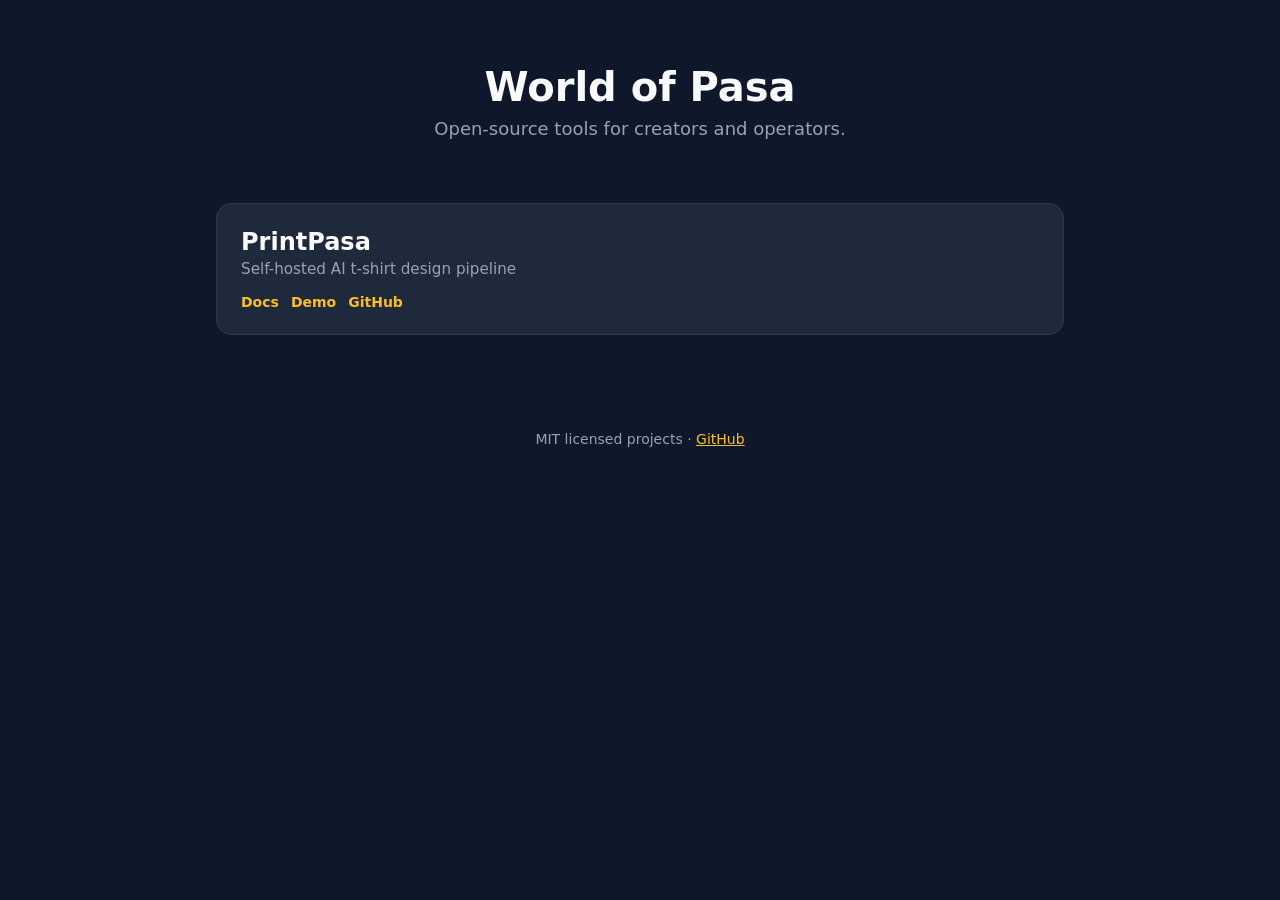
==== index.html @ ca22e016 "Initial World of Pasa org hub site Static project directory with PrintPasa links and PROJECT_TEMPLAT" ====
<!DOCTYPE html>
<html lang="en">
<head>
  <meta charset="UTF-8" />
  <meta name="viewport" content="width=device-width, initial-scale=1.0" />
  <title>World of Pasa</title>
  <link rel="stylesheet" href="assets/style.css" />
</head>
<body>
  <header class="hero">
    <h1>World of Pasa</h1>
    <p class="tagline">Open-source tools for creators and operators.</p>
  </header>
  <main>
    <section id="projects" class="projects"></section>
  </main>
  <footer>
    <p>MIT licensed projects · <a href="https://github.com/worldofpasa">GitHub</a></p>
  </footer>
  <script src="assets/main.js"></script>
</body>
</html>
---- assets/style.css ----
:root {
  --bg: #0f172a;
  --card: #1e293b;
  --text: #f8fafc;
  --muted: #94a3b8;
  --accent: #fbbf24;
}

* { box-sizing: border-box; margin: 0; padding: 0; }

body {
  font-family: system-ui, -apple-system, sans-serif;
  background: var(--bg);
  color: var(--text);
  min-height: 100vh;
}

.hero {
  text-align: center;
  padding: 4rem 1.5rem 2rem;
}

.hero h1 { font-size: 2.5rem; margin-bottom: 0.5rem; }
.tagline { color: var(--muted); font-size: 1.125rem; }

.projects {
  max-width: 56rem;
  margin: 0 auto;
  padding: 2rem 1.5rem 4rem;
  display: grid;
  gap: 1.5rem;
}

.card {
  background: var(--card);
  border-radius: 1rem;
  padding: 1.5rem;
  border: 1px solid rgba(255,255,255,0.08);
}

.card h2 { margin-bottom: 0.25rem; }
.card .tagline { font-size: 0.95rem; margin-bottom: 1rem; }
.links { display: flex; flex-wrap: wrap; gap: 0.75rem; }
.links a {
  color: var(--accent);
  text-decoration: none;
  font-weight: 600;
  font-size: 0.875rem;
}
.links a:hover { text-decoration: underline; }

footer {
  text-align: center;
  padding: 2rem;
  color: var(--muted);
  font-size: 0.875rem;
}
footer a { color: var(--accent); }
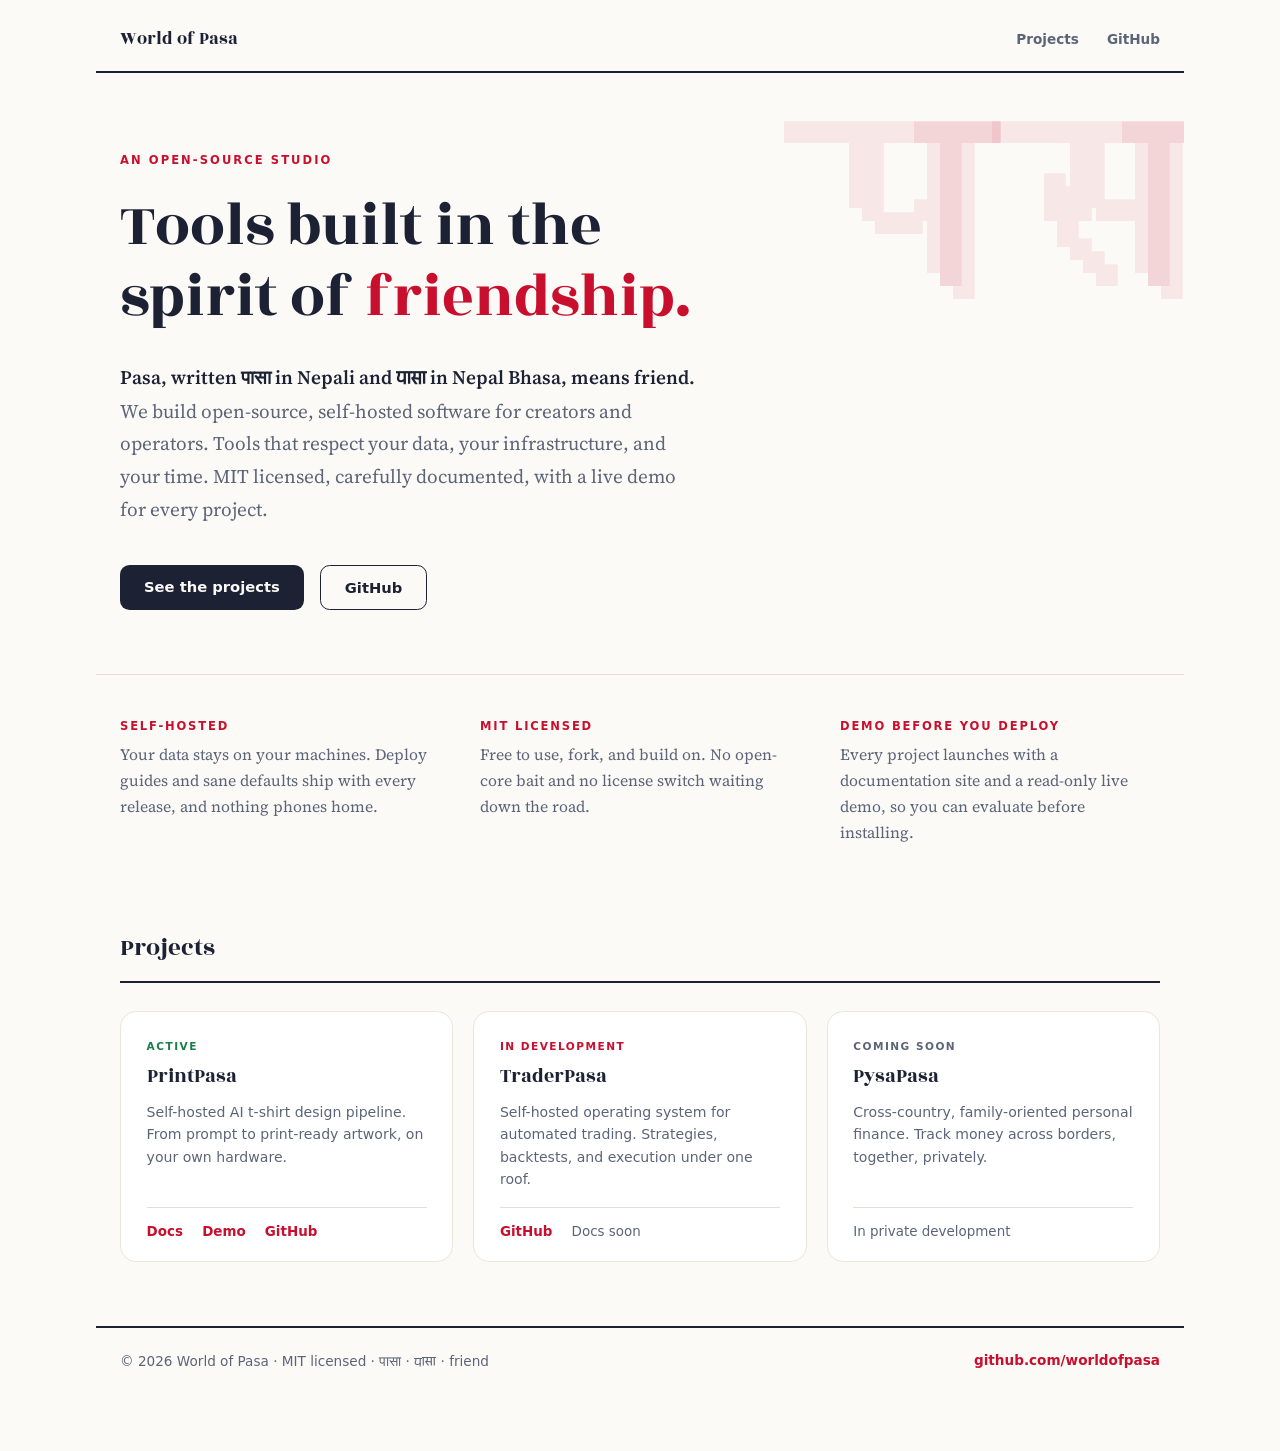
==== commit b5f6aca5: "Redesign org hub: Paper & Crimson landing page on GitHub Pages - Static server-rendered project card" ====
--- a/index.html
+++ b/index.html
@@ -3,20 +3,109 @@
 <head>
   <meta charset="UTF-8" />
   <meta name="viewport" content="width=device-width, initial-scale=1.0" />
-  <title>World of Pasa</title>
-  <link rel="stylesheet" href="assets/style.css" />
+  <title>World of Pasa · Open-source, self-hosted tools</title>
+  <meta name="description" content="World of Pasa builds open-source, self-hosted software for creators and operators. Pasa (पासा · 𑐥𑐵𑐳𑐵) means friend in Nepal Bhasa. MIT licensed, documented, with live demos." />
+
+  <!-- TODO: switch canonical + og URLs to https://worldofpasa.com once the custom domain is set on GitHub Pages -->
+  <link rel="canonical" href="https://worldofpasa.github.io/" />
+  <meta property="og:type" content="website" />
+  <meta property="og:site_name" content="World of Pasa" />
+  <meta property="og:title" content="World of Pasa · Open-source, self-hosted tools" />
+  <meta property="og:description" content="Open-source, self-hosted software for creators and operators. Pasa means friend in Nepal Bhasa. MIT licensed, documented, with live demos." />
+  <meta property="og:url" content="https://worldofpasa.github.io/" />
+  <meta property="og:image" content="https://worldofpasa.github.io/assets/og.png" />
+  <meta property="og:image:width" content="1200" />
+  <meta property="og:image:height" content="630" />
+  <meta name="twitter:card" content="summary_large_image" />
+  <meta name="twitter:title" content="World of Pasa · Open-source, self-hosted tools" />
+  <meta name="twitter:description" content="Open-source, self-hosted software for creators and operators. MIT licensed, documented, with live demos." />
+  <meta name="twitter:image" content="https://worldofpasa.github.io/assets/og.png" />
+
+  <link rel="icon" href="/favicon.svg" type="image/svg+xml" />
+  <link rel="icon" href="/favicon.png" type="image/png" sizes="32x32" />
+  <link rel="apple-touch-icon" href="/apple-touch-icon.png" />
+
+  <link rel="preconnect" href="https://fonts.googleapis.com" />
+  <link rel="preconnect" href="https://fonts.gstatic.com" crossorigin />
+  <link href="https://fonts.googleapis.com/css2?family=Rozha+One&family=Source+Serif+4:opsz,wght@8..60,400;8..60,600&family=Noto+Sans+Newa&display=swap" rel="stylesheet" />
+
+  <link rel="stylesheet" href="/assets/style.css" />
 </head>
 <body>
-  <header class="hero">
-    <h1>World of Pasa</h1>
-    <p class="tagline">Open-source tools for creators and operators.</p>
+  <header class="mast">
+    <span class="mark">World of Pasa</span>
+    <nav>
+      <a href="#projects">Projects</a>
+      <a href="https://github.com/worldofpasa">GitHub</a>
+    </nav>
   </header>
+
   <main>
-    <section id="projects" class="projects"></section>
+    <section class="hero">
+      <span class="ghost" aria-hidden="true">𑐥𑐵𑐳𑐵</span>
+      <p class="eyebrow">An open-source studio</p>
+      <h1>Tools built in the spirit of <em>friendship.</em></h1>
+      <p class="lede"><strong>Pasa, written पासा in Nepali and <span class="newa">𑐥𑐵𑐳𑐵</span> in Nepal Bhasa, means friend.</strong> We build open-source, self-hosted software for creators and operators. Tools that respect your data, your infrastructure, and your time. MIT licensed, carefully documented, with a live demo for every project.</p>
+      <div class="cta">
+        <a class="btn primary" href="#projects">See the projects</a>
+        <a class="btn ghost-btn" href="https://github.com/worldofpasa">GitHub</a>
+      </div>
+    </section>
+
+    <section class="values">
+      <div>
+        <h3>Self-hosted</h3>
+        <p>Your data stays on your machines. Deploy guides and sane defaults ship with every release, and nothing phones home.</p>
+      </div>
+      <div>
+        <h3>MIT licensed</h3>
+        <p>Free to use, fork, and build on. No open-core bait and no license switch waiting down the road.</p>
+      </div>
+      <div>
+        <h3>Demo before you deploy</h3>
+        <p>Every project launches with a documentation site and a read-only live demo, so you can evaluate before installing.</p>
+      </div>
+    </section>
+
+    <section class="sect" id="projects">
+      <h2>Projects</h2>
+      <div class="grid">
+        <!-- projects:start — generated from projects.json by scripts/render-projects.mjs; do not edit by hand -->
+        <article class="card">
+          <span class="status live">Active</span>
+          <h3>PrintPasa</h3>
+          <p>Self-hosted AI t-shirt design pipeline. From prompt to print-ready artwork, on your own hardware.</p>
+          <div class="links">
+            <a href="https://printpasa-docs.pages.dev">Docs</a>
+            <a href="https://printpasa-demo.pages.dev">Demo</a>
+            <a href="https://github.com/worldofpasa/printpasa">GitHub</a>
+          </div>
+        </article>
+        <article class="card">
+          <span class="status early">In development</span>
+          <h3>TraderPasa</h3>
+          <p>Self-hosted operating system for automated trading. Strategies, backtests, and execution under one roof.</p>
+          <div class="links">
+            <a href="https://github.com/worldofpasa/traderpasa">GitHub</a>
+            <span class="off">Docs soon</span>
+          </div>
+        </article>
+        <article class="card">
+          <span class="status soon">Coming soon</span>
+          <h3>PysaPasa</h3>
+          <p>Cross-country, family-oriented personal finance. Track money across borders, together, privately.</p>
+          <div class="links">
+            <span class="off">In private development</span>
+          </div>
+        </article>
+        <!-- projects:end -->
+      </div>
+    </section>
   </main>
+
   <footer>
-    <p>MIT licensed projects · <a href="https://github.com/worldofpasa">GitHub</a></p>
+    <span>© 2026 World of Pasa · MIT licensed · पासा · <span class="newa">𑐥𑐵𑐳𑐵</span> · friend</span>
+    <span><a href="https://github.com/worldofpasa">github.com/worldofpasa</a></span>
   </footer>
-  <script src="assets/main.js"></script>
 </body>
 </html>
--- a/assets/style.css
+++ b/assets/style.css
@@ -1,58 +1,186 @@
 :root {
-  --bg: #0f172a;
-  --card: #1e293b;
-  --text: #f8fafc;
-  --muted: #94a3b8;
-  --accent: #fbbf24;
+  --bg: #fbfaf7;
+  --ink: #1c2233;
+  --muted: #5c6478;
+  --accent: #c8102e;
+  --line: #e2dfd6;
+  --card: #ffffff;
+  --card-line: #e9e6dd;
 }
 
 * { box-sizing: border-box; margin: 0; padding: 0; }
 
 body {
-  font-family: system-ui, -apple-system, sans-serif;
   background: var(--bg);
-  color: var(--text);
+  color: var(--ink);
+  font-family: "Source Serif 4", "Iowan Old Style", Charter, Georgia, serif;
   min-height: 100vh;
 }
 
-.hero {
-  text-align: center;
-  padding: 4rem 1.5rem 2rem;
+.newa { font-family: "Noto Sans Newa", serif; }
+
+::selection { background: var(--accent); color: var(--bg); }
+
+a:focus-visible, button:focus-visible {
+  outline: 2px solid var(--accent);
+  outline-offset: 3px;
 }
 
-.hero h1 { font-size: 2.5rem; margin-bottom: 0.5rem; }
-.tagline { color: var(--muted); font-size: 1.125rem; }
-
-.projects {
-  max-width: 56rem;
+.mast, .hero, .values, .sect, footer {
+  max-width: 68rem;
   margin: 0 auto;
-  padding: 2rem 1.5rem 4rem;
-  display: grid;
-  gap: 1.5rem;
+  padding-left: 1.5rem;
+  padding-right: 1.5rem;
 }
 
+.mast {
+  display: flex;
+  align-items: baseline;
+  justify-content: space-between;
+  padding-top: 1.6rem;
+  padding-bottom: 1.2rem;
+  border-bottom: 2px solid var(--ink);
+}
+.mark { font-size: 1.15rem; font-weight: 400; font-family: "Rozha One", "Iowan Old Style", Georgia, serif; }
+.mast nav { display: flex; gap: 1.75rem; font-family: system-ui, sans-serif; font-size: 0.85rem; }
+.mast a { color: var(--muted); text-decoration: none; font-weight: 600; }
+.mast a:hover { color: var(--accent); }
+
+.hero { position: relative; padding-top: 5rem; padding-bottom: 4rem; overflow: hidden; }
+.ghost {
+  position: absolute;
+  right: -1rem;
+  top: 0.5rem;
+  font-size: clamp(7rem, 19vw, 13rem);
+  line-height: 1.15;
+  color: rgba(200, 16, 46, 0.08);
+  user-select: none;
+  pointer-events: none;
+  font-weight: 700;
+}
+.eyebrow {
+  font-family: system-ui, sans-serif;
+  font-size: 0.72rem;
+  font-weight: 700;
+  letter-spacing: 0.18em;
+  text-transform: uppercase;
+  color: var(--accent);
+  margin-bottom: 1.5rem;
+}
+h1 {
+  margin-bottom: 1.75rem;
+  font-size: clamp(2.4rem, 5.6vw, 3.9rem);
+  line-height: 1.14;
+  font-family: "Rozha One", "Iowan Old Style", Georgia, serif;
+  font-weight: 400;
+  max-width: 17ch;
+  text-wrap: balance;
+}
+h1 em { font-style: normal; color: var(--accent); }
+.lede { max-width: 58ch; font-size: 1.2rem; line-height: 1.7; color: var(--muted); margin-bottom: 2.5rem; }
+.lede strong { color: var(--ink); font-weight: 600; }
+
+.cta { display: flex; gap: 1rem; flex-wrap: wrap; font-family: system-ui, sans-serif; }
+.btn { padding: 0.8rem 1.5rem; font-weight: 700; font-size: 0.92rem; text-decoration: none; border-radius: 0.6rem; }
+.btn.primary { background: var(--ink); color: var(--bg); }
+.btn.primary:hover { background: var(--accent); }
+.btn.ghost-btn { color: var(--ink); border: 1px solid var(--ink); }
+.btn.ghost-btn:hover { color: var(--accent); border-color: var(--accent); }
+
+.values {
+  display: grid;
+  grid-template-columns: repeat(3, 1fr);
+  gap: 2.5rem;
+  padding-top: 2.75rem;
+  padding-bottom: 2.75rem;
+  border-top: 1px solid var(--line);
+}
+.values h3 {
+  margin-bottom: 0.6rem;
+  font-family: system-ui, sans-serif;
+  font-size: 0.72rem;
+  font-weight: 700;
+  letter-spacing: 0.16em;
+  text-transform: uppercase;
+  color: var(--accent);
+}
+.values p { font-size: 0.98rem; line-height: 1.65; color: var(--muted); }
+
+.sect { padding-top: 1rem; padding-bottom: 4rem; }
+.sect > h2 {
+  font-size: 1.55rem;
+  font-weight: 400;
+  font-family: "Rozha One", "Iowan Old Style", Georgia, serif;
+  margin: 1.5rem 0 1.75rem;
+  padding-bottom: 1rem;
+  border-bottom: 2px solid var(--ink);
+}
+
+.grid { display: grid; grid-template-columns: repeat(3, 1fr); gap: 1.25rem; }
 .card {
   background: var(--card);
+  border: 1px solid var(--card-line);
   border-radius: 1rem;
-  padding: 1.5rem;
-  border: 1px solid rgba(255,255,255,0.08);
+  padding: 1.75rem 1.6rem 1.4rem;
+  display: flex;
+  flex-direction: column;
+  gap: 0.65rem;
+  transition: border-color 0.15s ease;
+}
+.card:hover { border-color: var(--accent); }
+.status {
+  font-family: system-ui, sans-serif;
+  font-size: 0.66rem;
+  font-weight: 700;
+  letter-spacing: 0.14em;
+  text-transform: uppercase;
+}
+.status.live { color: #1a7f4b; }
+.status.early { color: var(--accent); }
+.status.soon { color: var(--muted); }
+.card h3 { font-size: 1.25rem; font-weight: 400; font-family: "Rozha One", "Iowan Old Style", Georgia, serif; }
+.card p { font-family: system-ui, sans-serif; font-size: 0.88rem; line-height: 1.6; color: var(--muted); flex: 1; }
+.links {
+  display: flex;
+  gap: 1.2rem;
+  padding-top: 1rem;
+  margin-top: 0.35rem;
+  border-top: 1px solid var(--line);
+  font-family: system-ui, sans-serif;
+}
+.links a { color: var(--accent); font-size: 0.84rem; font-weight: 700; text-decoration: none; }
+.links a:hover { text-decoration: underline; }
+.links .off { color: var(--muted); font-size: 0.84rem; }
+
+footer {
+  border-top: 2px solid var(--ink);
+  padding-top: 1.5rem;
+  padding-bottom: 5rem;
+  font-family: system-ui, sans-serif;
+  font-size: 0.85rem;
+  color: var(--muted);
+  display: flex;
+  justify-content: space-between;
+  flex-wrap: wrap;
+  gap: 1rem;
+}
+footer a { color: var(--accent); text-decoration: none; font-weight: 600; }
+
+.notfound { padding-top: 6rem; padding-bottom: 6rem; }
+.notfound .code {
+  font-family: system-ui, sans-serif;
+  font-size: 0.72rem;
+  font-weight: 700;
+  letter-spacing: 0.18em;
+  text-transform: uppercase;
+  color: var(--accent);
+  display: block;
+  margin-bottom: 1.5rem;
 }
 
-.card h2 { margin-bottom: 0.25rem; }
-.card .tagline { font-size: 0.95rem; margin-bottom: 1rem; }
-.links { display: flex; flex-wrap: wrap; gap: 0.75rem; }
-.links a {
-  color: var(--accent);
-  text-decoration: none;
-  font-weight: 600;
-  font-size: 0.875rem;
+@media (max-width: 860px) { .grid { grid-template-columns: 1fr 1fr; } }
+@media (max-width: 640px) {
+  .grid { grid-template-columns: 1fr; }
+  .values { grid-template-columns: 1fr; gap: 1.5rem; }
+  .hero { padding-top: 3rem; }
 }
-.links a:hover { text-decoration: underline; }
-
-footer {
-  text-align: center;
-  padding: 2rem;
-  color: var(--muted);
-  font-size: 0.875rem;
-}
-footer a { color: var(--accent); }
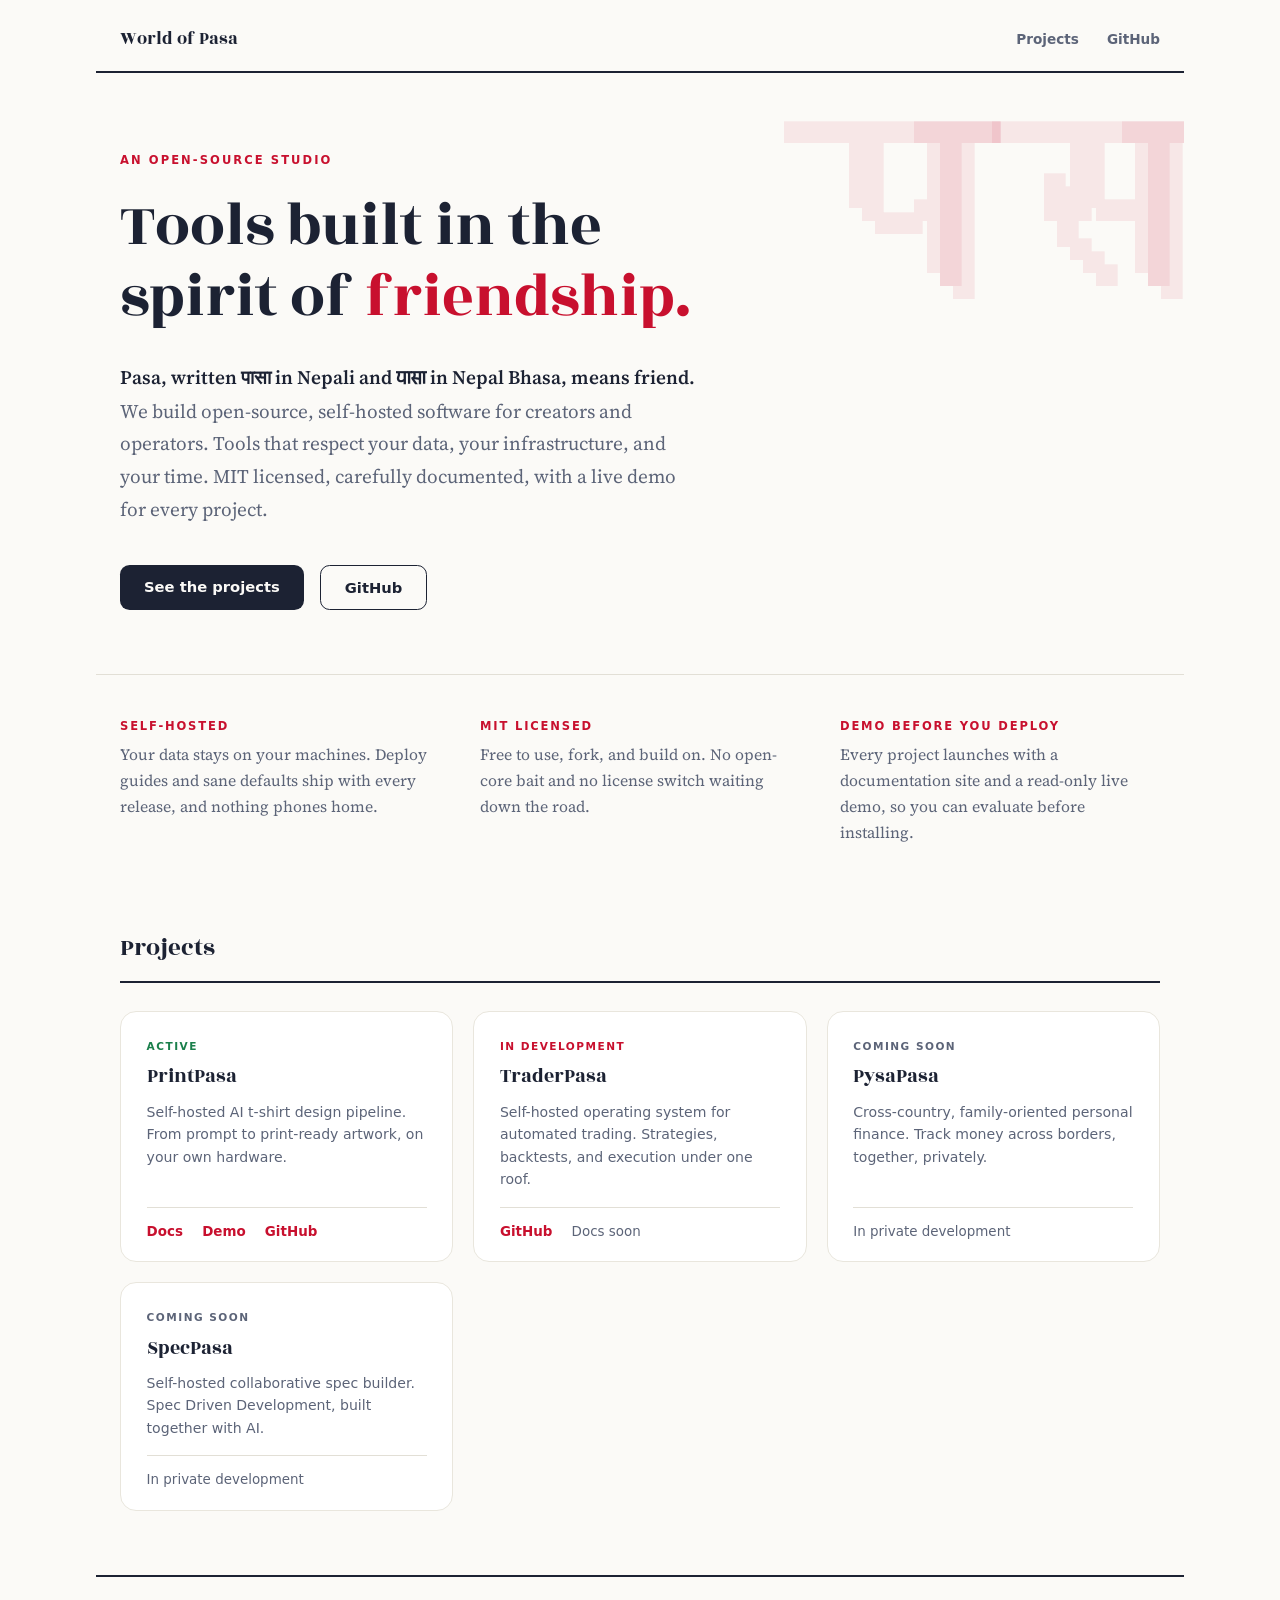
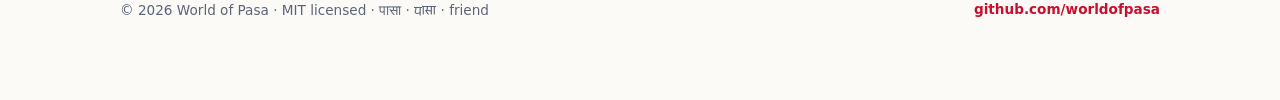
==== commit 1271e730: "Add sync-projects script and SpecPasa card New scripts/sync-projects.mjs merges the org's repo list " ====
--- a/index.html
+++ b/index.html
@@ -98,6 +98,14 @@
             <span class="off">In private development</span>
           </div>
         </article>
+        <article class="card">
+          <span class="status soon">Coming soon</span>
+          <h3>SpecPasa</h3>
+          <p>Self-hosted collaborative spec builder. Spec Driven Development, built together with AI.</p>
+          <div class="links">
+            <span class="off">In private development</span>
+          </div>
+        </article>
         <!-- projects:end -->
       </div>
     </section>
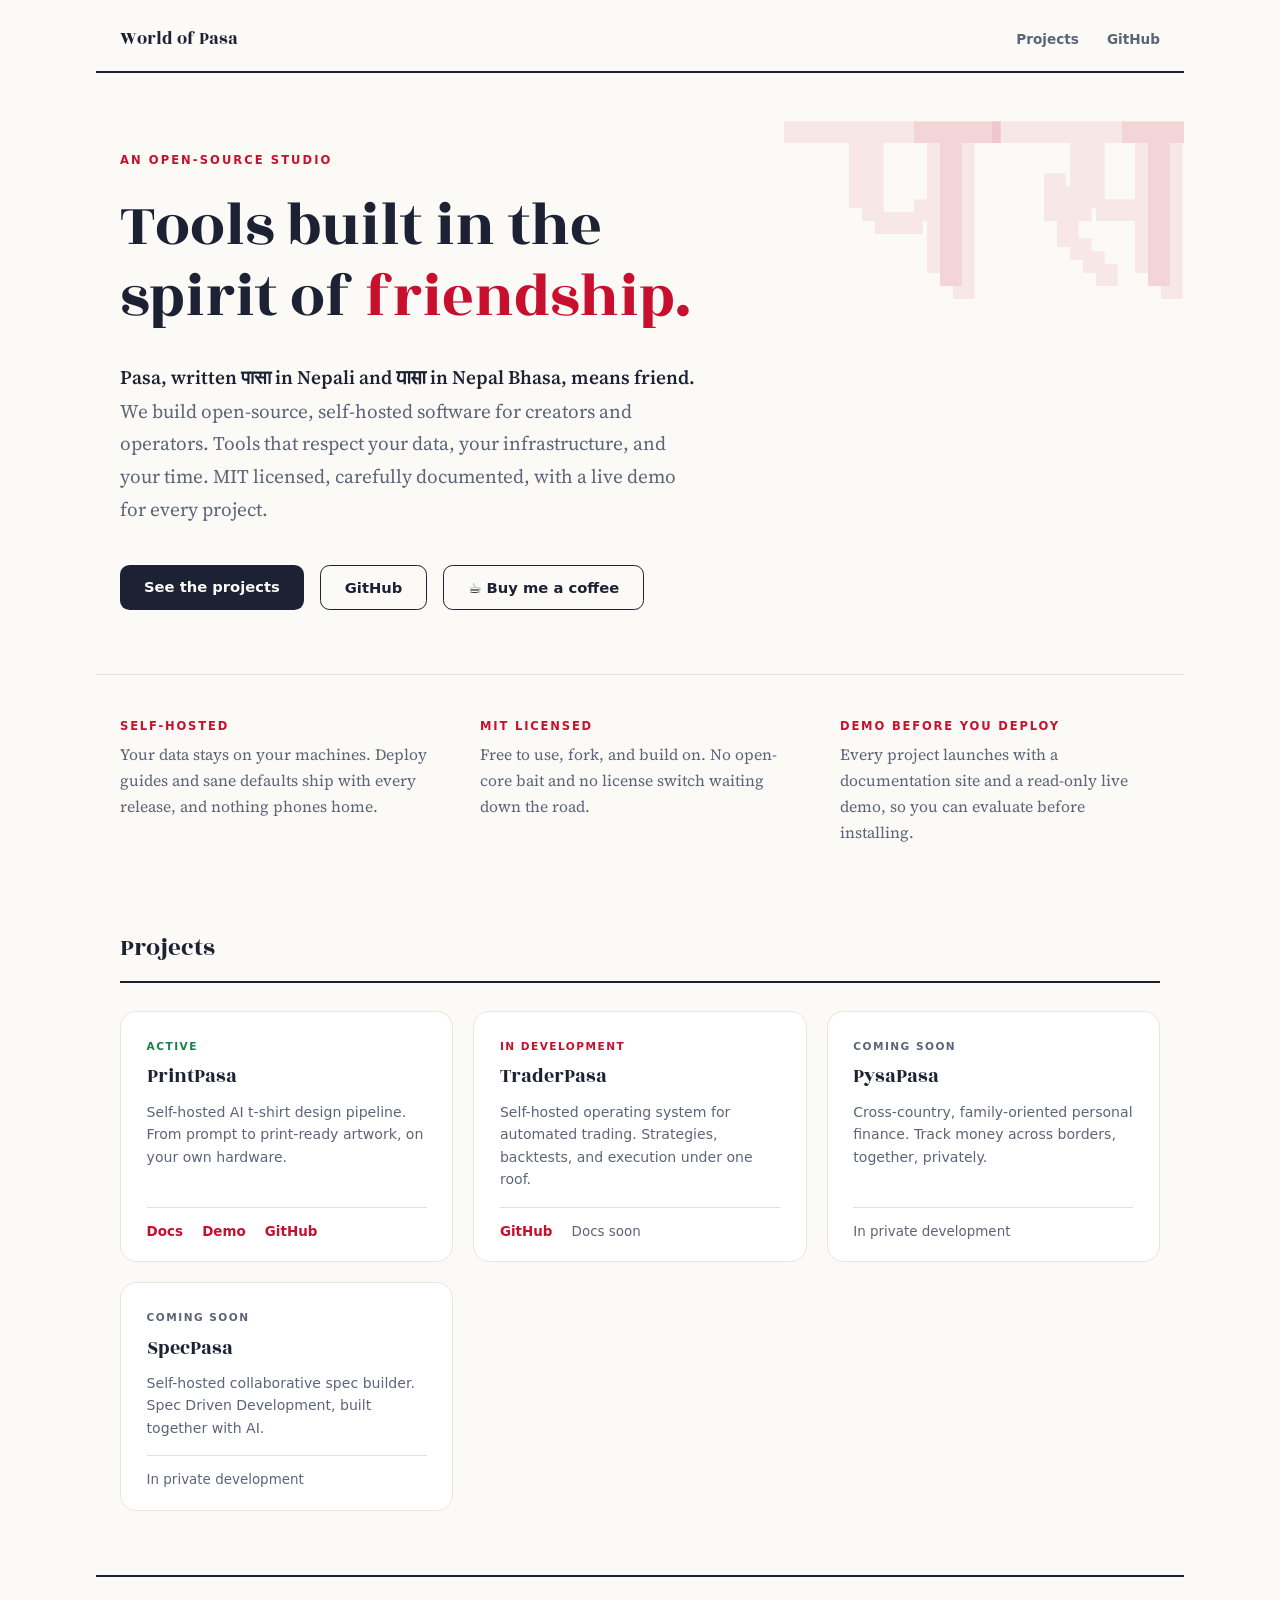
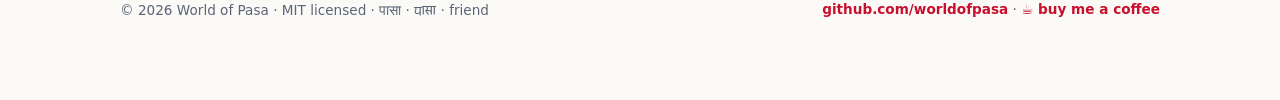
==== commit 13be4455: "Add Buy Me a Coffee button to hero and footer Co-Authored-By: Claude Fable 5 <noreply@anthropic.com>" ====
--- a/index.html
+++ b/index.html
@@ -49,6 +49,7 @@
       <div class="cta">
         <a class="btn primary" href="#projects">See the projects</a>
         <a class="btn ghost-btn" href="https://github.com/worldofpasa">GitHub</a>
+        <a class="btn ghost-btn" href="https://buymeacoffee.com/worldofpasa">☕ Buy me a coffee</a>
       </div>
     </section>
 
@@ -113,7 +114,7 @@
 
   <footer>
     <span>© 2026 World of Pasa · MIT licensed · पासा · <span class="newa">𑐥𑐵𑐳𑐵</span> · friend</span>
-    <span><a href="https://github.com/worldofpasa">github.com/worldofpasa</a></span>
+    <span><a href="https://github.com/worldofpasa">github.com/worldofpasa</a> · <a href="https://buymeacoffee.com/worldofpasa">☕ buy me a coffee</a></span>
   </footer>
 </body>
 </html>
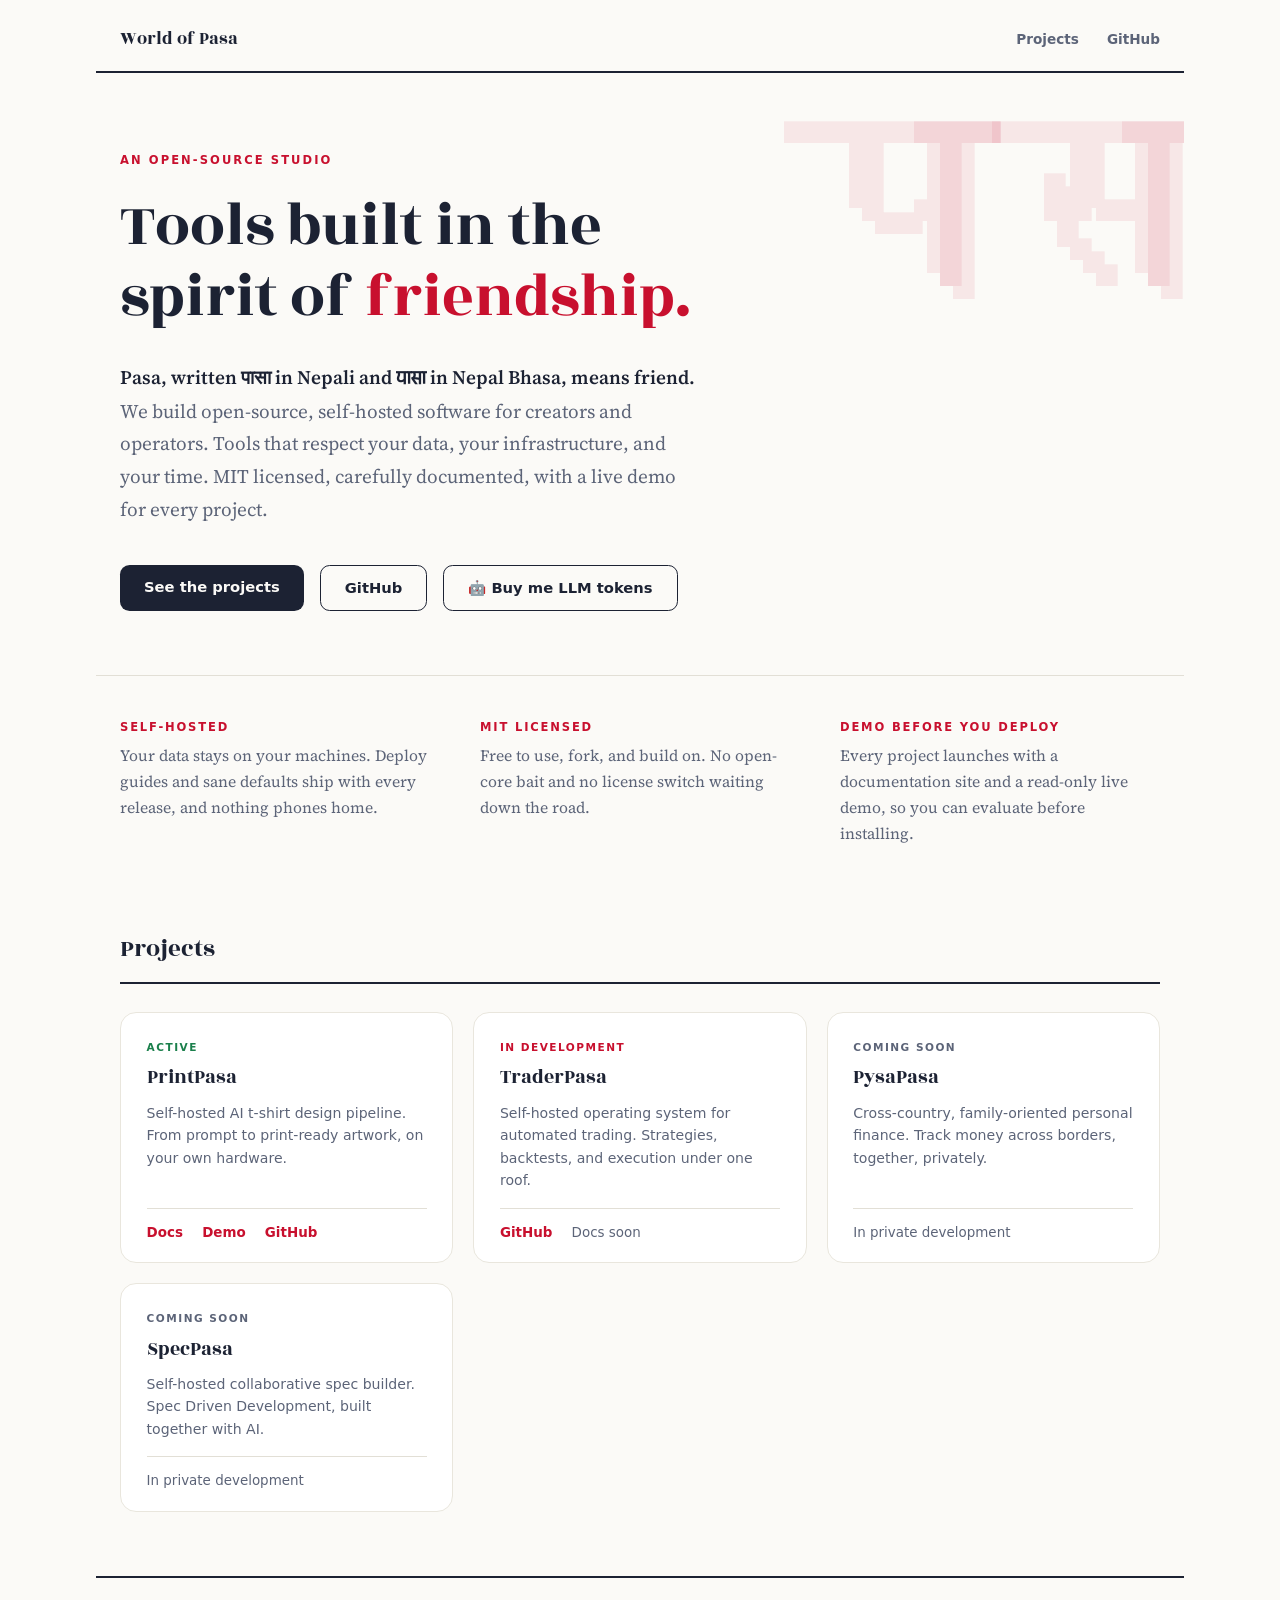
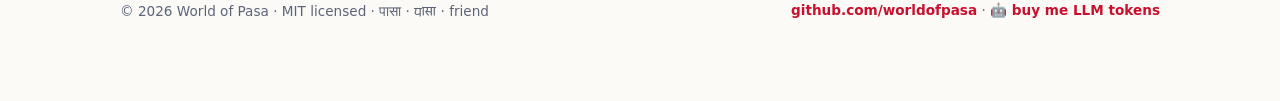
==== commit 81c24e00: "Change support button text to Buy me LLM tokens Co-Authored-By: Claude Fable 5 <noreply@anthropic.co" ====
--- a/index.html
+++ b/index.html
@@ -49,7 +49,7 @@
       <div class="cta">
         <a class="btn primary" href="#projects">See the projects</a>
         <a class="btn ghost-btn" href="https://github.com/worldofpasa">GitHub</a>
-        <a class="btn ghost-btn" href="https://buymeacoffee.com/worldofpasa">☕ Buy me a coffee</a>
+        <a class="btn ghost-btn" href="https://buymeacoffee.com/worldofpasa">🤖 Buy me LLM tokens</a>
       </div>
     </section>
 
@@ -114,7 +114,7 @@
 
   <footer>
     <span>© 2026 World of Pasa · MIT licensed · पासा · <span class="newa">𑐥𑐵𑐳𑐵</span> · friend</span>
-    <span><a href="https://github.com/worldofpasa">github.com/worldofpasa</a> · <a href="https://buymeacoffee.com/worldofpasa">☕ buy me a coffee</a></span>
+    <span><a href="https://github.com/worldofpasa">github.com/worldofpasa</a> · <a href="https://buymeacoffee.com/worldofpasa">🤖 buy me LLM tokens</a></span>
   </footer>
 </body>
 </html>
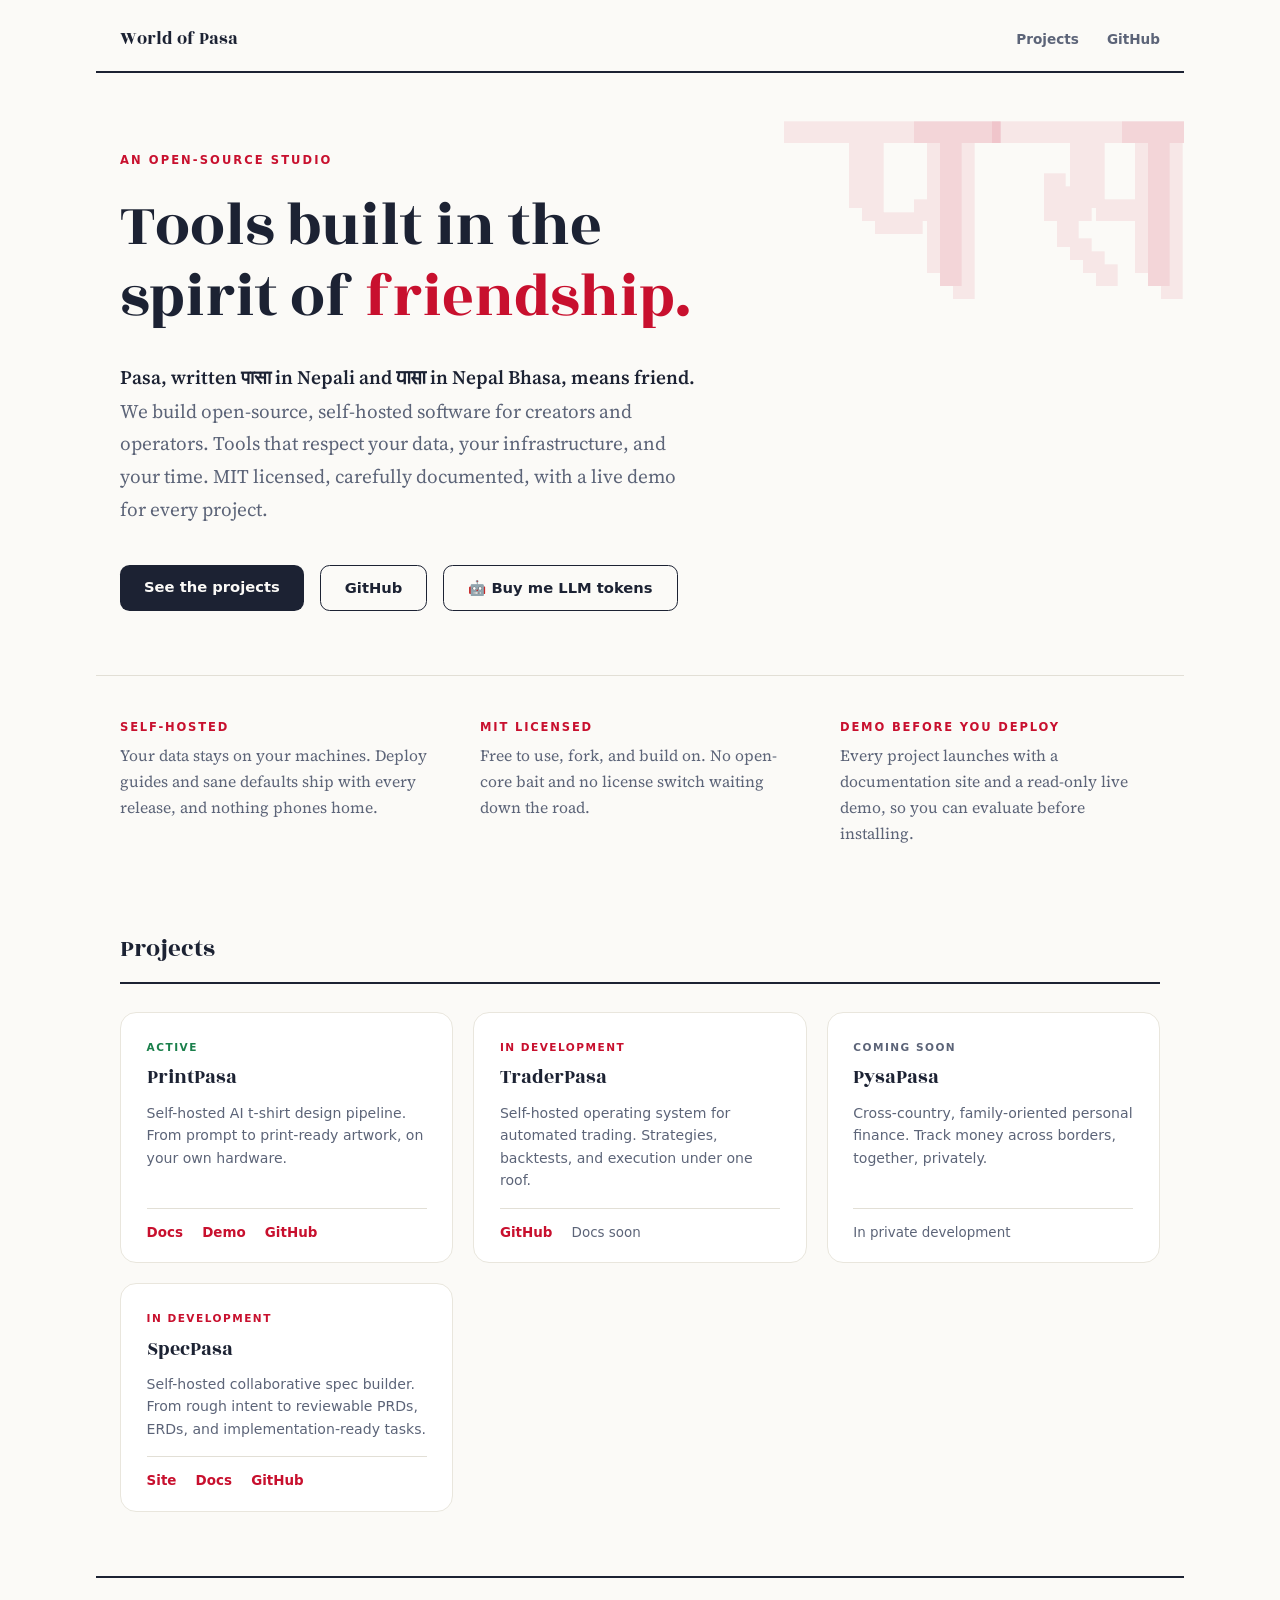
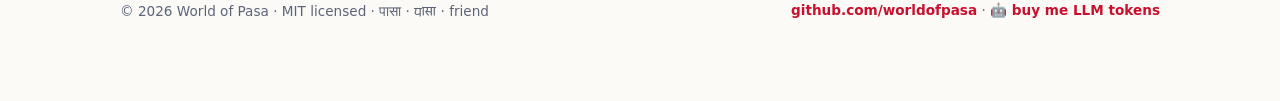
==== commit ab5f4ea2: "Launch SpecPasa landing page" ====
--- a/index.html
+++ b/index.html
@@ -100,11 +100,13 @@
           </div>
         </article>
         <article class="card">
-          <span class="status soon">Coming soon</span>
+          <span class="status early">In development</span>
           <h3>SpecPasa</h3>
-          <p>Self-hosted collaborative spec builder. Spec Driven Development, built together with AI.</p>
+          <p>Self-hosted collaborative spec builder. From rough intent to reviewable PRDs, ERDs, and implementation-ready tasks.</p>
           <div class="links">
-            <span class="off">In private development</span>
+            <a href="./specpasa/">Site</a>
+            <a href="https://github.com/worldofpasa/specpasa/tree/main/docs">Docs</a>
+            <a href="https://github.com/worldofpasa/specpasa">GitHub</a>
           </div>
         </article>
         <!-- projects:end -->
